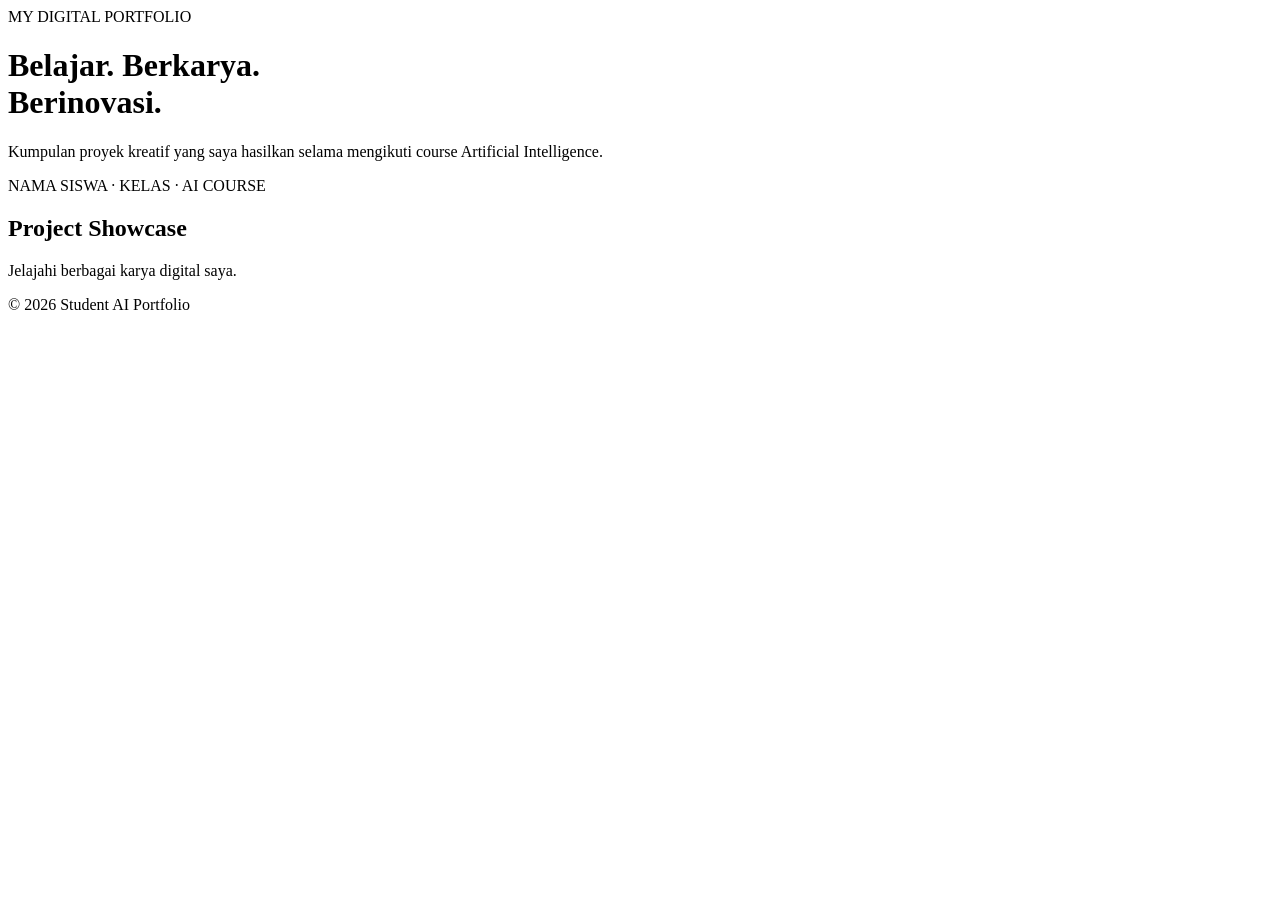
==== index.html @ 2ea42e8b "Add initial HTML structure for AI portfolio" ====
<!DOCTYPE html>
<html lang="id">
<head>
  <meta charset="UTF-8">
  <meta name="viewport" content="width=device-width, initial-scale=1.0">
  <title>Student AI Portfolio</title>
  <link rel="stylesheet" href="style.css">
  <script src="script.js" defer></script>
</head>
<body>

  <header class="hero">
    <span class="eyebrow">MY DIGITAL PORTFOLIO</span>
    <h1>Belajar. Berkarya.<br>Berinovasi.</h1>
    <p>
      Kumpulan proyek kreatif yang saya hasilkan
      selama mengikuti course Artificial Intelligence.
    </p>
    <div class="student-info">
      NAMA SISWA · KELAS · AI COURSE
    </div>
  </header>

  <main>
    <section class="section-heading">
      <h2>Project Showcase</h2>
      <p>Jelajahi berbagai karya digital saya.</p>
    </section>

    <!-- Card dibuat otomatis oleh script.js -->
    <section id="project-list" class="project-list"></section>
  </main>

  <footer>
    © 2026 Student AI Portfolio
  </footer>

</body>
</html>
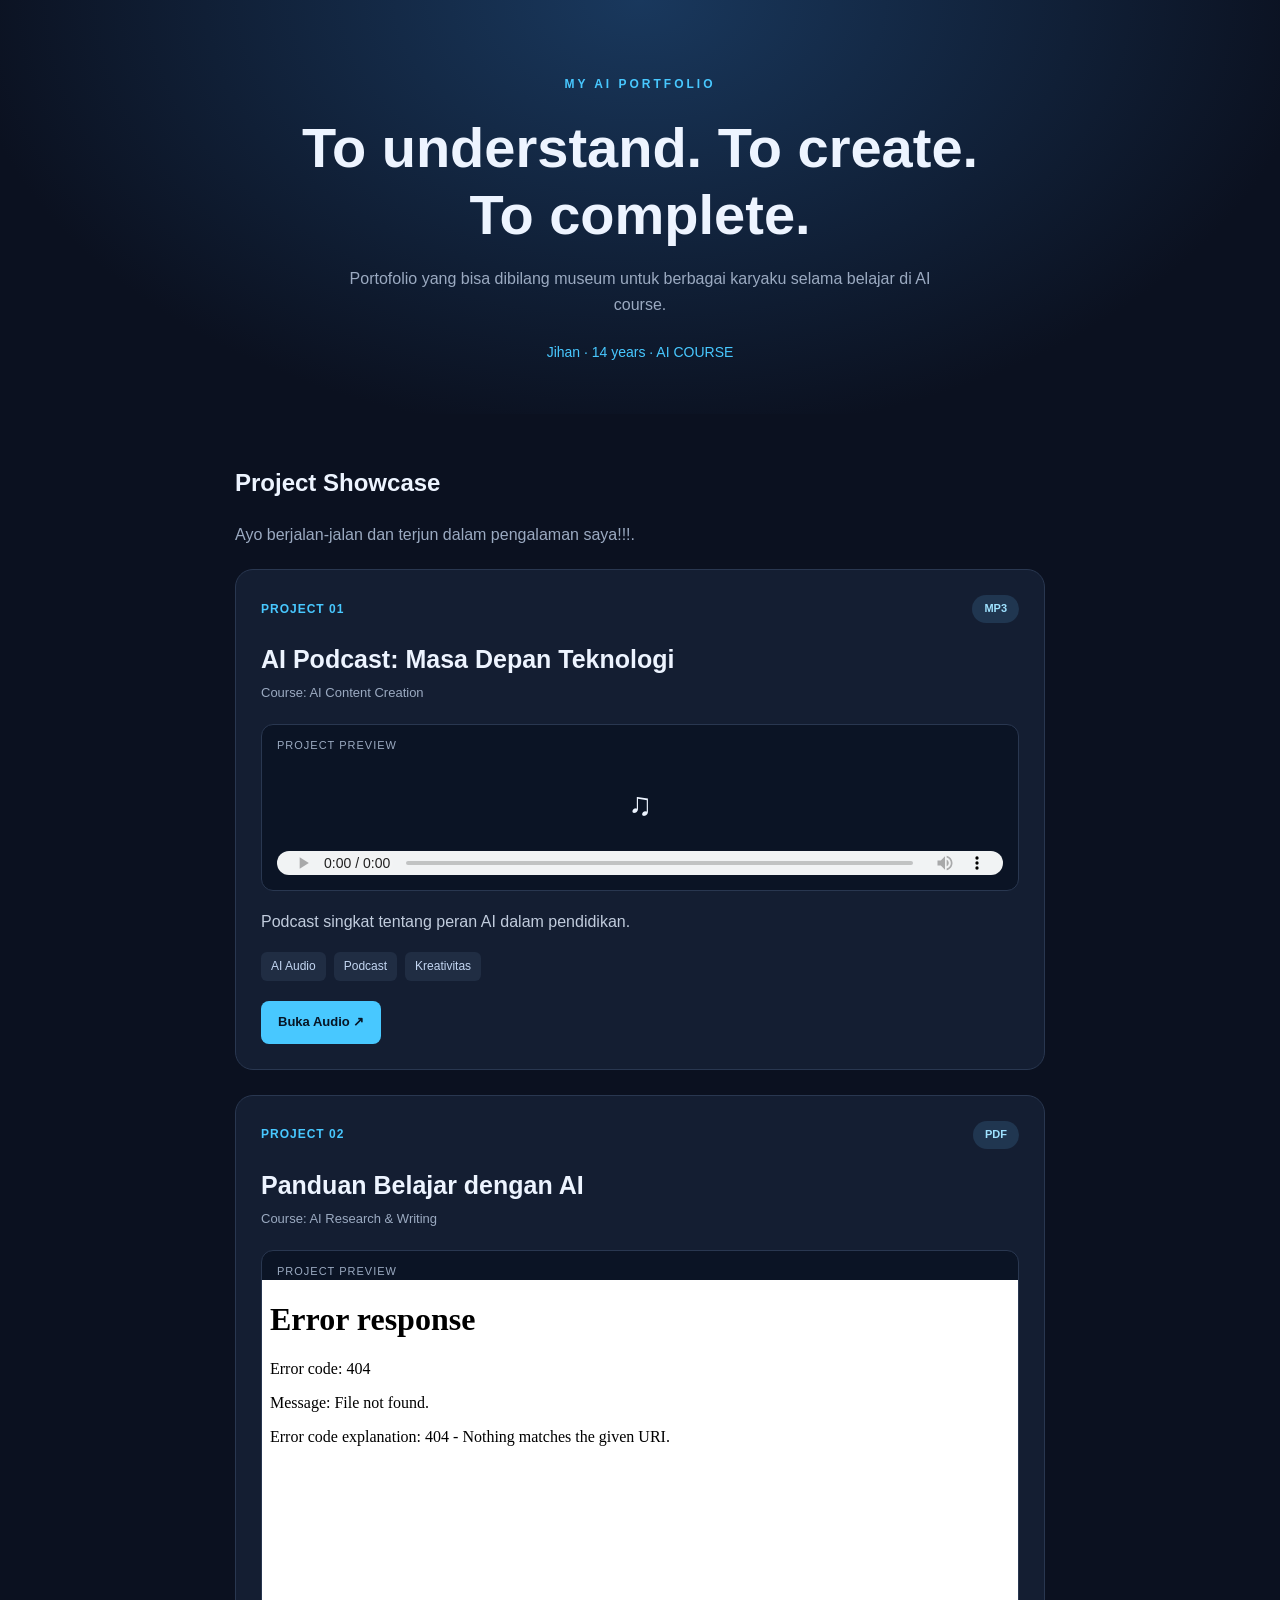
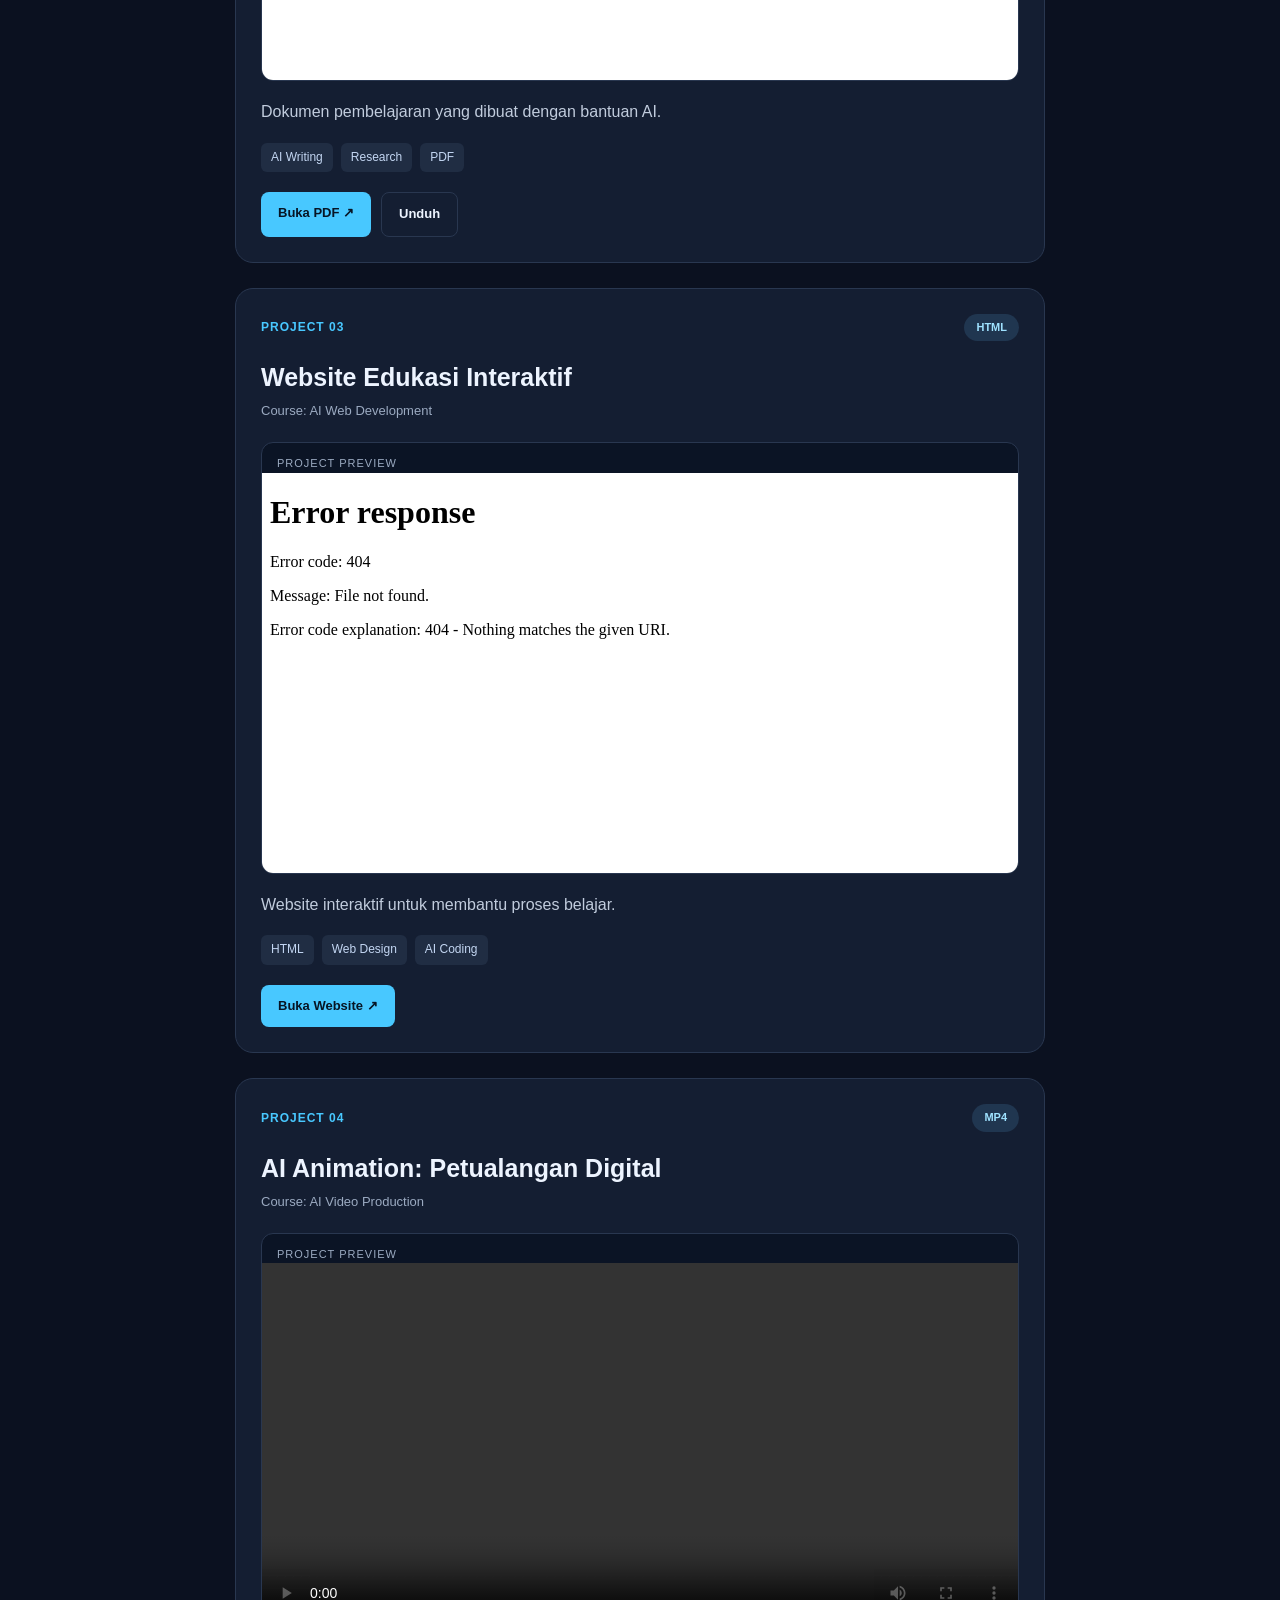
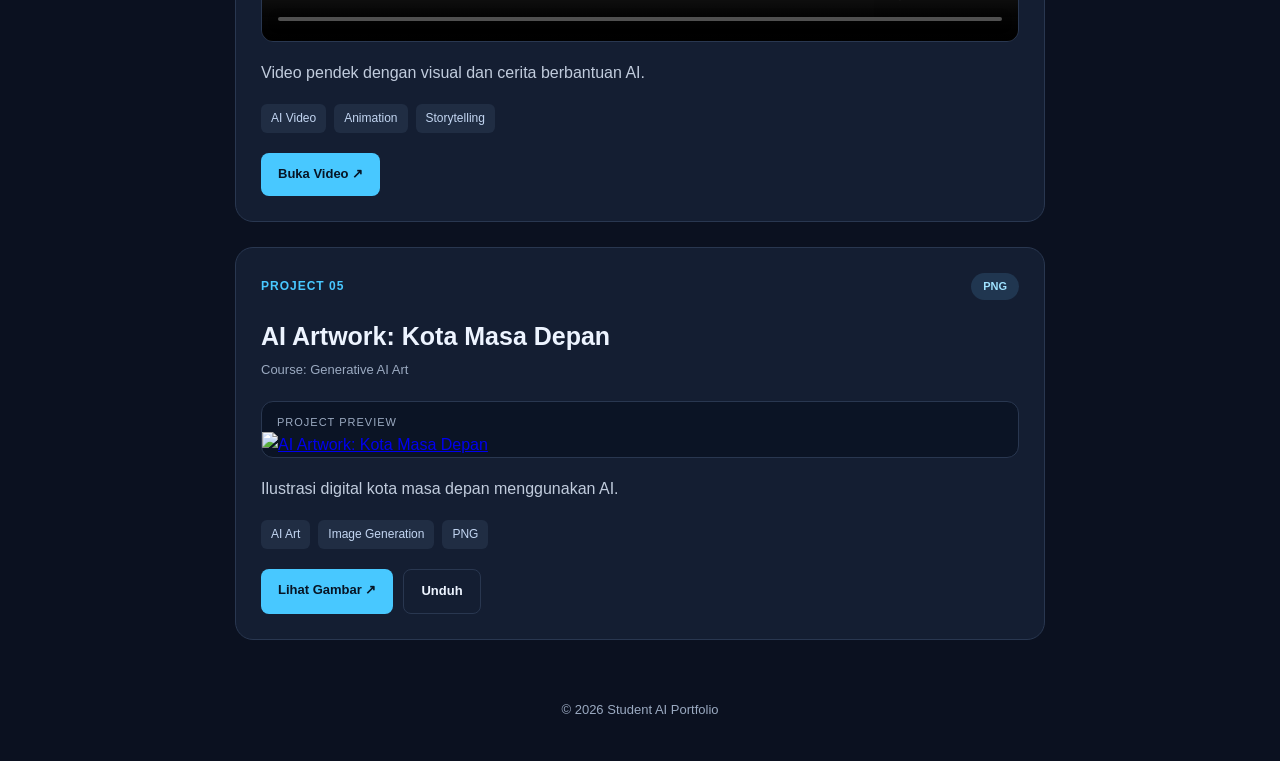
==== commit e20784d8: "Update portfolio header and project showcase text" ====
--- a/index.html
+++ b/index.html
@@ -11,21 +11,21 @@
 <body>
 
   <header class="hero">
-    <span class="eyebrow">MY DIGITAL PORTFOLIO</span>
-    <h1>Belajar. Berkarya.<br>Berinovasi.</h1>
+    <span class="eyebrow">MY AI PORTFOLIO</span>
+    <h1>To understand. To create.<br>To complete.</h1>
     <p>
-      Kumpulan proyek kreatif yang saya hasilkan
-      selama mengikuti course Artificial Intelligence.
+      Portofolio yang bisa dibilang museum untuk berbagai
+      karyaku selama belajar di AI course.
     </p>
     <div class="student-info">
-      NAMA SISWA · KELAS · AI COURSE
+      Jihan · 14 years · AI COURSE
     </div>
   </header>
 
   <main>
     <section class="section-heading">
       <h2>Project Showcase</h2>
-      <p>Jelajahi berbagai karya digital saya.</p>
+      <p>Ayo berjalan-jalan dan terjun dalam pengalaman saya!!!.</p>
     </section>
 
     <!-- Card dibuat otomatis oleh script.js -->
--- a/style.css
+++ b/style.css
@@ -0,0 +1,244 @@
+
+:root {
+  --bg: #0b1120;
+  --card: #141e32;
+  --text: #edf4ff;
+  --muted: #9baac1;
+  --accent: #48c8ff;
+  --border: #293750;
+}
+
+* {
+  box-sizing: border-box;
+}
+
+body {
+  margin: 0;
+  background: var(--bg);
+  color: var(--text);
+  font-family: Arial, sans-serif;
+  line-height: 1.6;
+}
+
+.hero {
+  text-align: center;
+  padding: 70px 20px 50px;
+  background: radial-gradient(ellipse at top, #19385d, var(--bg) 75%);
+}
+
+.eyebrow {
+  color: var(--accent);
+  letter-spacing: 3px;
+  font-size: 12px;
+  font-weight: bold;
+}
+
+.hero h1 {
+  font-size: clamp(32px, 6vw, 56px);
+  line-height: 1.2;
+  margin: 18px 0;
+}
+
+.hero p {
+  max-width: 600px;
+  margin: auto;
+  color: var(--muted);
+}
+
+.student-info {
+  color: var(--accent);
+  margin-top: 24px;
+  font-size: 14px;
+}
+
+main {
+  max-width: 850px;
+  margin: auto;
+  padding: 20px;
+}
+
+.section-heading {
+  margin: 30px 0 22px;
+}
+
+.section-heading p {
+  color: var(--muted);
+}
+
+/* Card selalu vertikal */
+.project-list {
+  display: flex;
+  flex-direction: column;
+  gap: 25px;
+}
+
+.project-card {
+  min-width: 0;
+  padding: 25px;
+  background: var(--card);
+  border: 1px solid var(--border);
+  border-radius: 18px;
+  overflow: hidden;
+  transition: transform .2s, border-color .2s;
+}
+
+.project-card:hover {
+  transform: translateY(-3px);
+  border-color: var(--accent);
+}
+
+.card-top {
+  display: flex;
+  justify-content: space-between;
+  align-items: center;
+  gap: 10px;
+  flex-wrap: wrap;
+}
+
+.project-number {
+  font-size: 12px;
+  color: var(--accent);
+  font-weight: bold;
+  letter-spacing: 1px;
+}
+
+.file-type {
+  background: #203650;
+  color: #9fe2ff;
+  padding: 5px 12px;
+  border-radius: 20px;
+  font-size: 11px;
+  font-weight: bold;
+}
+
+.project-card h3 {
+  font-size: 25px;
+  margin: 16px 0 4px;
+}
+
+.course {
+  font-size: 13px;
+  color: var(--muted);
+}
+
+.description {
+  color: #c1ccdd;
+  margin: 18px 0;
+}
+
+.preview {
+  margin-top: 20px;
+  border: 1px solid var(--border);
+  border-radius: 12px;
+  overflow: hidden;
+  background: #0b1425;
+}
+
+.preview-label {
+  padding: 12px 15px 0;
+  color: var(--muted);
+  font-size: 11px;
+  letter-spacing: 1px;
+}
+
+.preview img,
+.preview video,
+.preview iframe {
+  display: block;
+  width: 100%;
+  border: 0;
+}
+
+.preview img {
+  max-height: 450px;
+  object-fit: contain;
+}
+
+.preview video {
+  max-height: 450px;
+}
+
+.preview iframe {
+  height: 400px;
+  background: white;
+}
+
+.preview audio {
+  display: block;
+  width: 100%;
+  padding: 15px;
+}
+
+.audio-placeholder {
+  padding: 25px 15px 5px;
+  text-align: center;
+  font-size: 32px;
+}
+
+.tags {
+  display: flex;
+  flex-wrap: wrap;
+  gap: 8px;
+  margin: 18px 0;
+}
+
+.tag {
+  background: #202d43;
+  color: #c3d6f2;
+  padding: 5px 10px;
+  border-radius: 6px;
+  font-size: 12px;
+}
+
+.actions {
+  display: flex;
+  gap: 10px;
+  flex-wrap: wrap;
+  margin-top: 20px;
+}
+
+.btn {
+  display: inline-block;
+  padding: 11px 17px;
+  border-radius: 8px;
+  background: var(--accent);
+  color: #071525;
+  text-decoration: none;
+  font-size: 13px;
+  font-weight: bold;
+}
+
+.btn.secondary {
+  background: transparent;
+  border: 1px solid var(--border);
+  color: var(--text);
+}
+
+footer {
+  padding: 40px 20px;
+  text-align: center;
+  color: var(--muted);
+  font-size: 13px;
+}
+
+@media (max-width: 550px) {
+  .hero {
+    padding-top: 45px;
+  }
+
+  main {
+    padding: 14px;
+  }
+
+  .project-card {
+    padding: 18px;
+  }
+
+  .project-card h3 {
+    font-size: 21px;
+  }
+
+  .preview iframe {
+    height: 300px;
+  }
+}
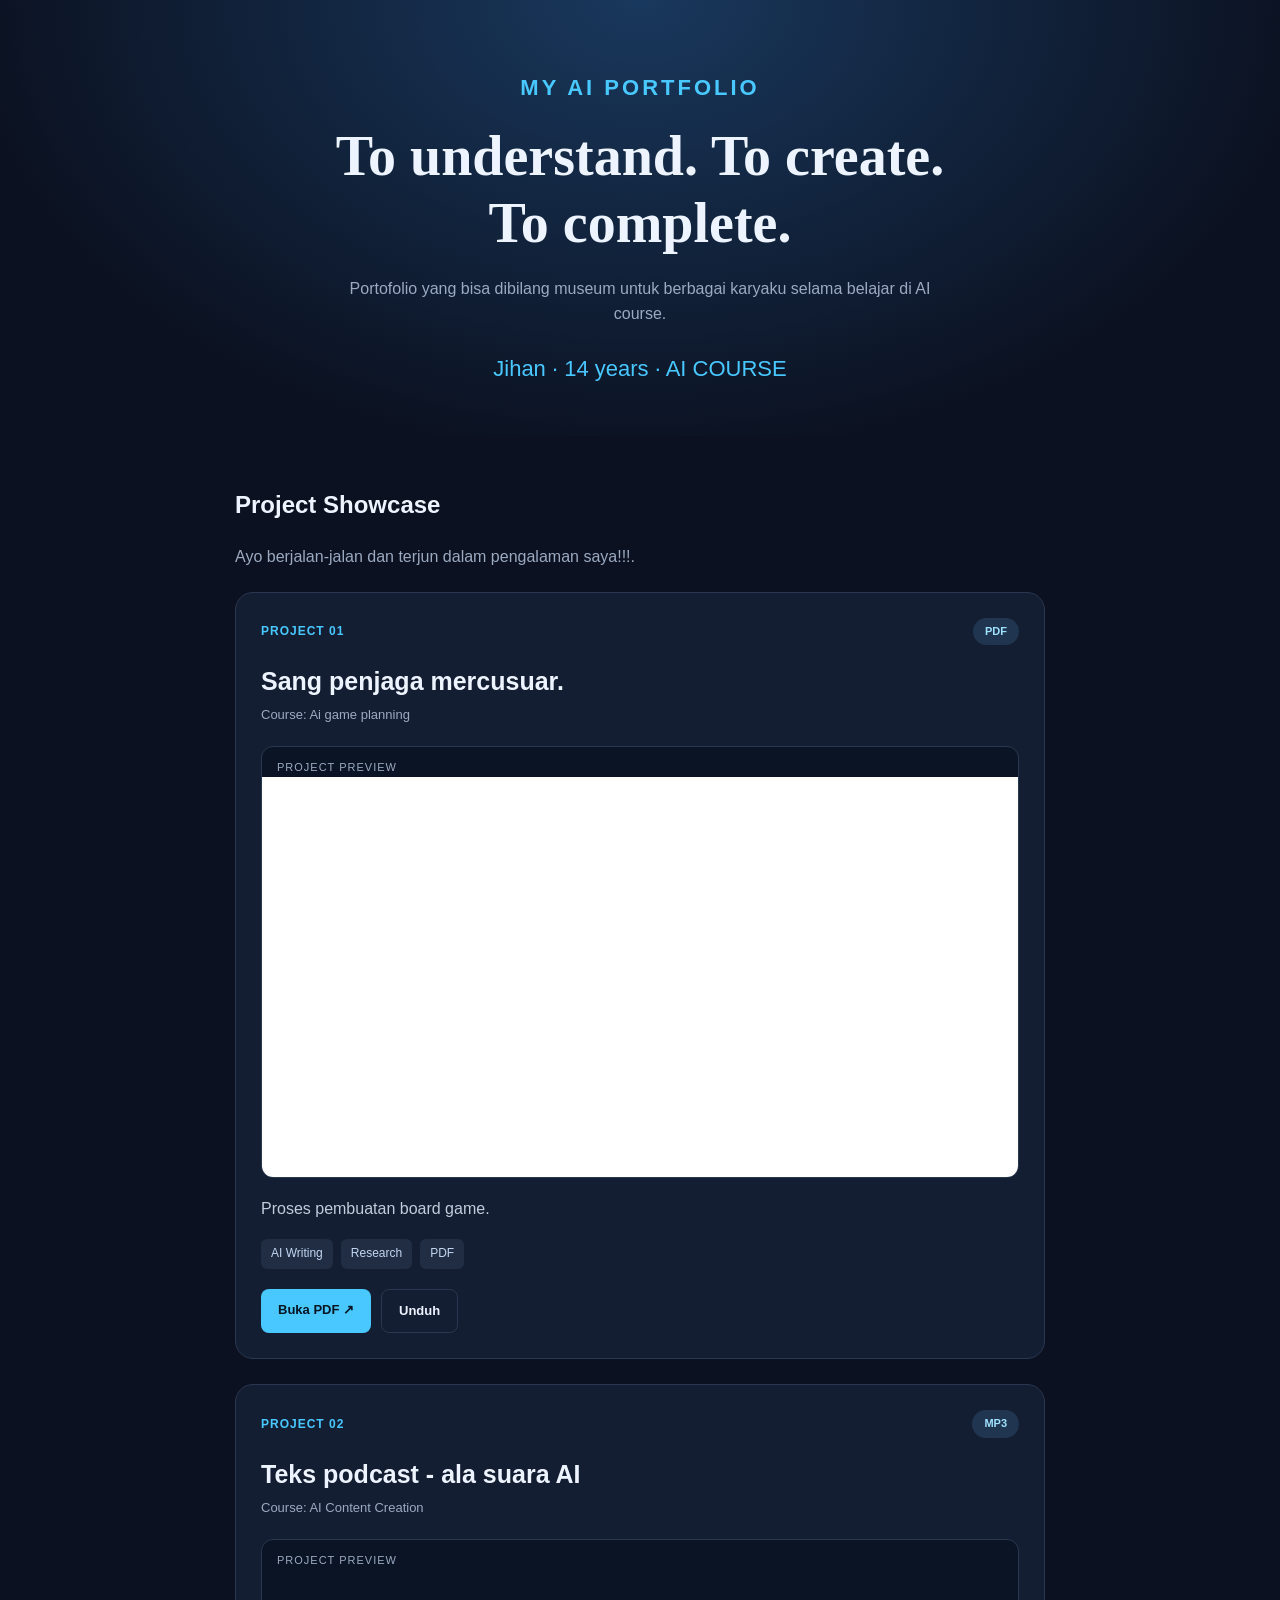
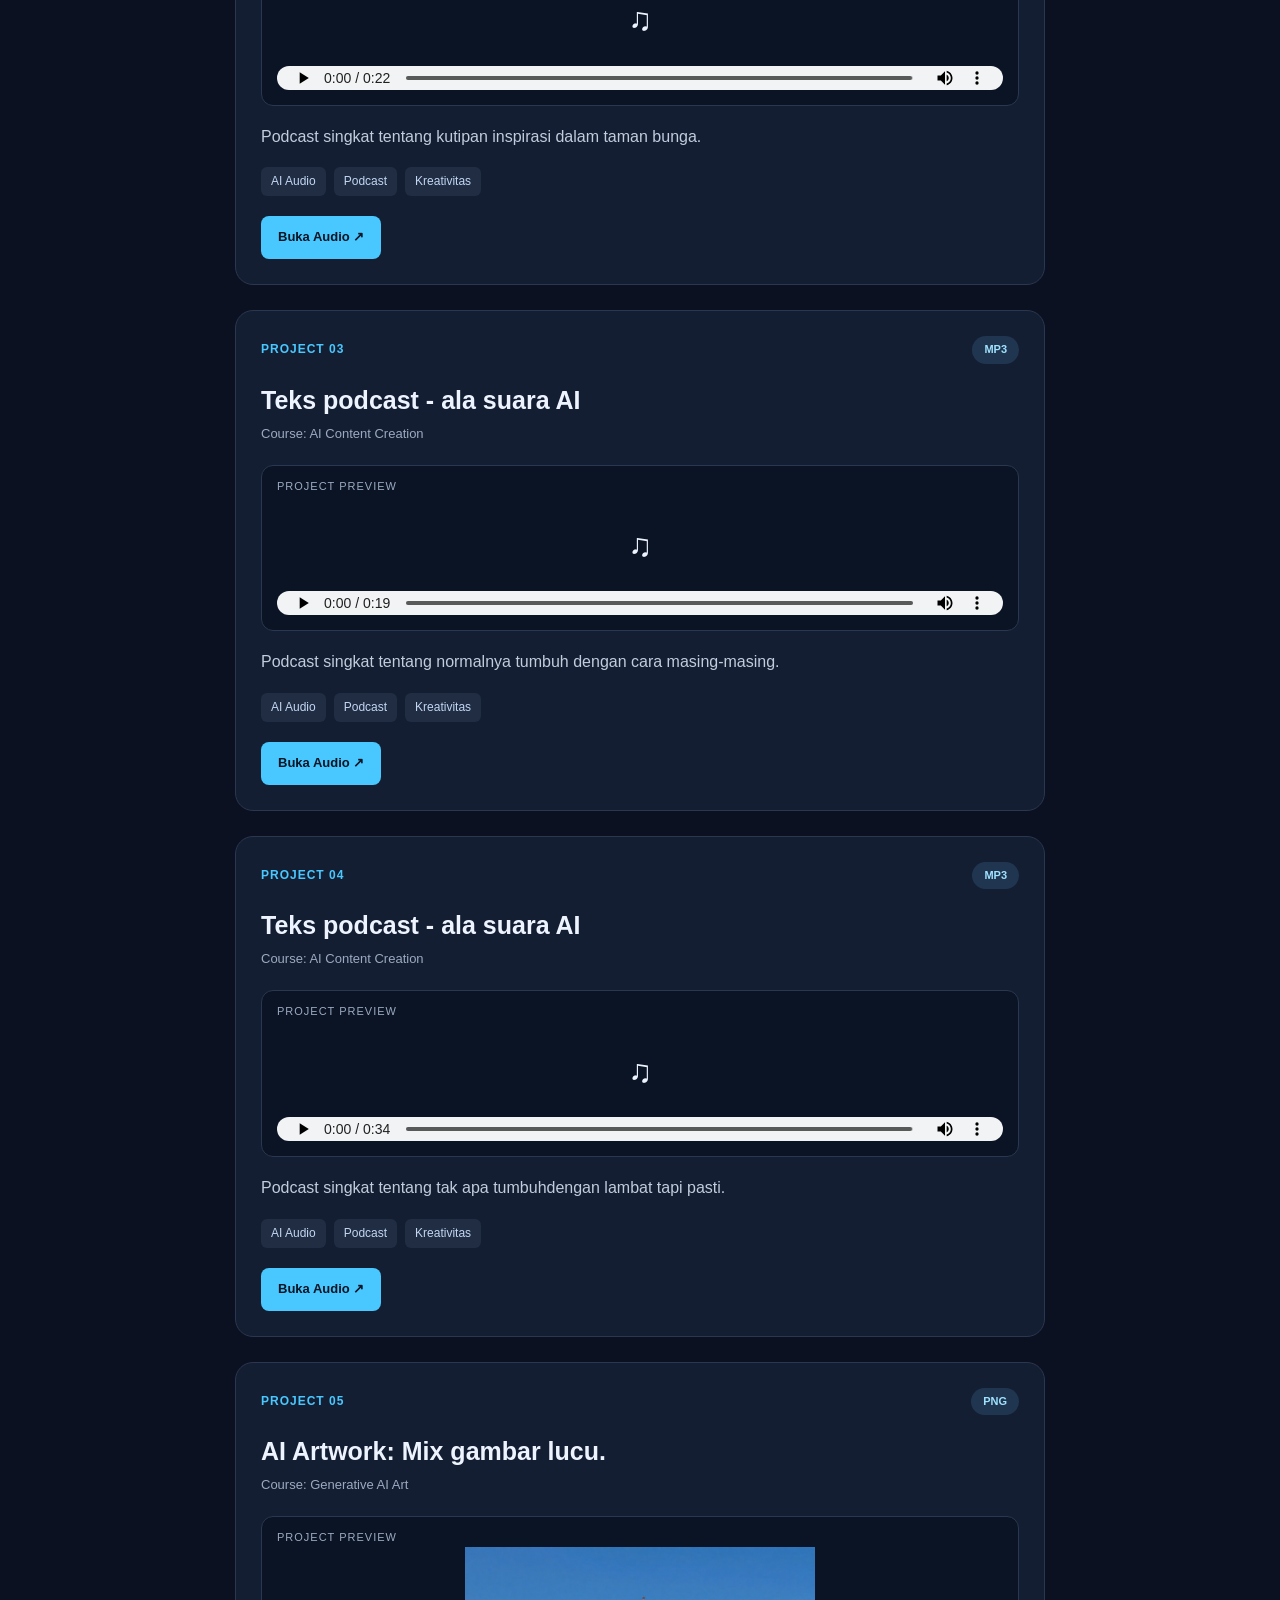
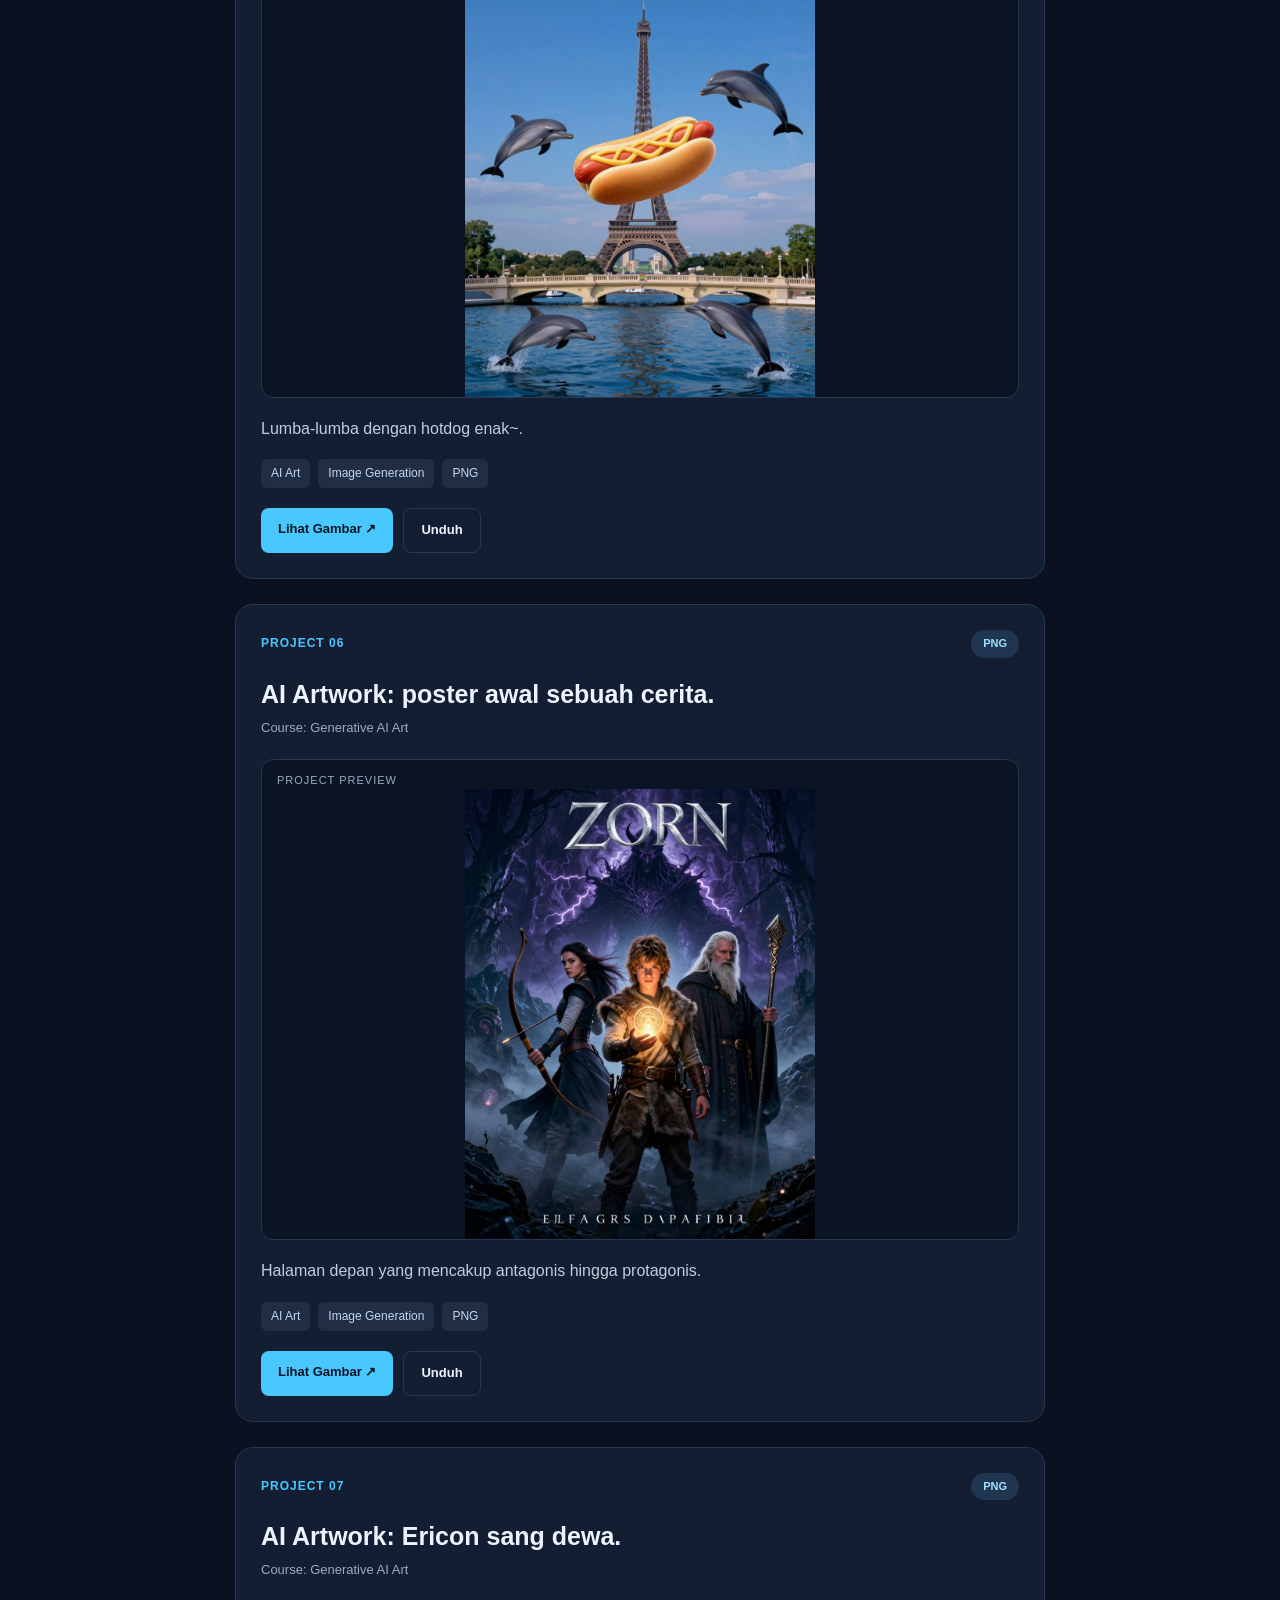
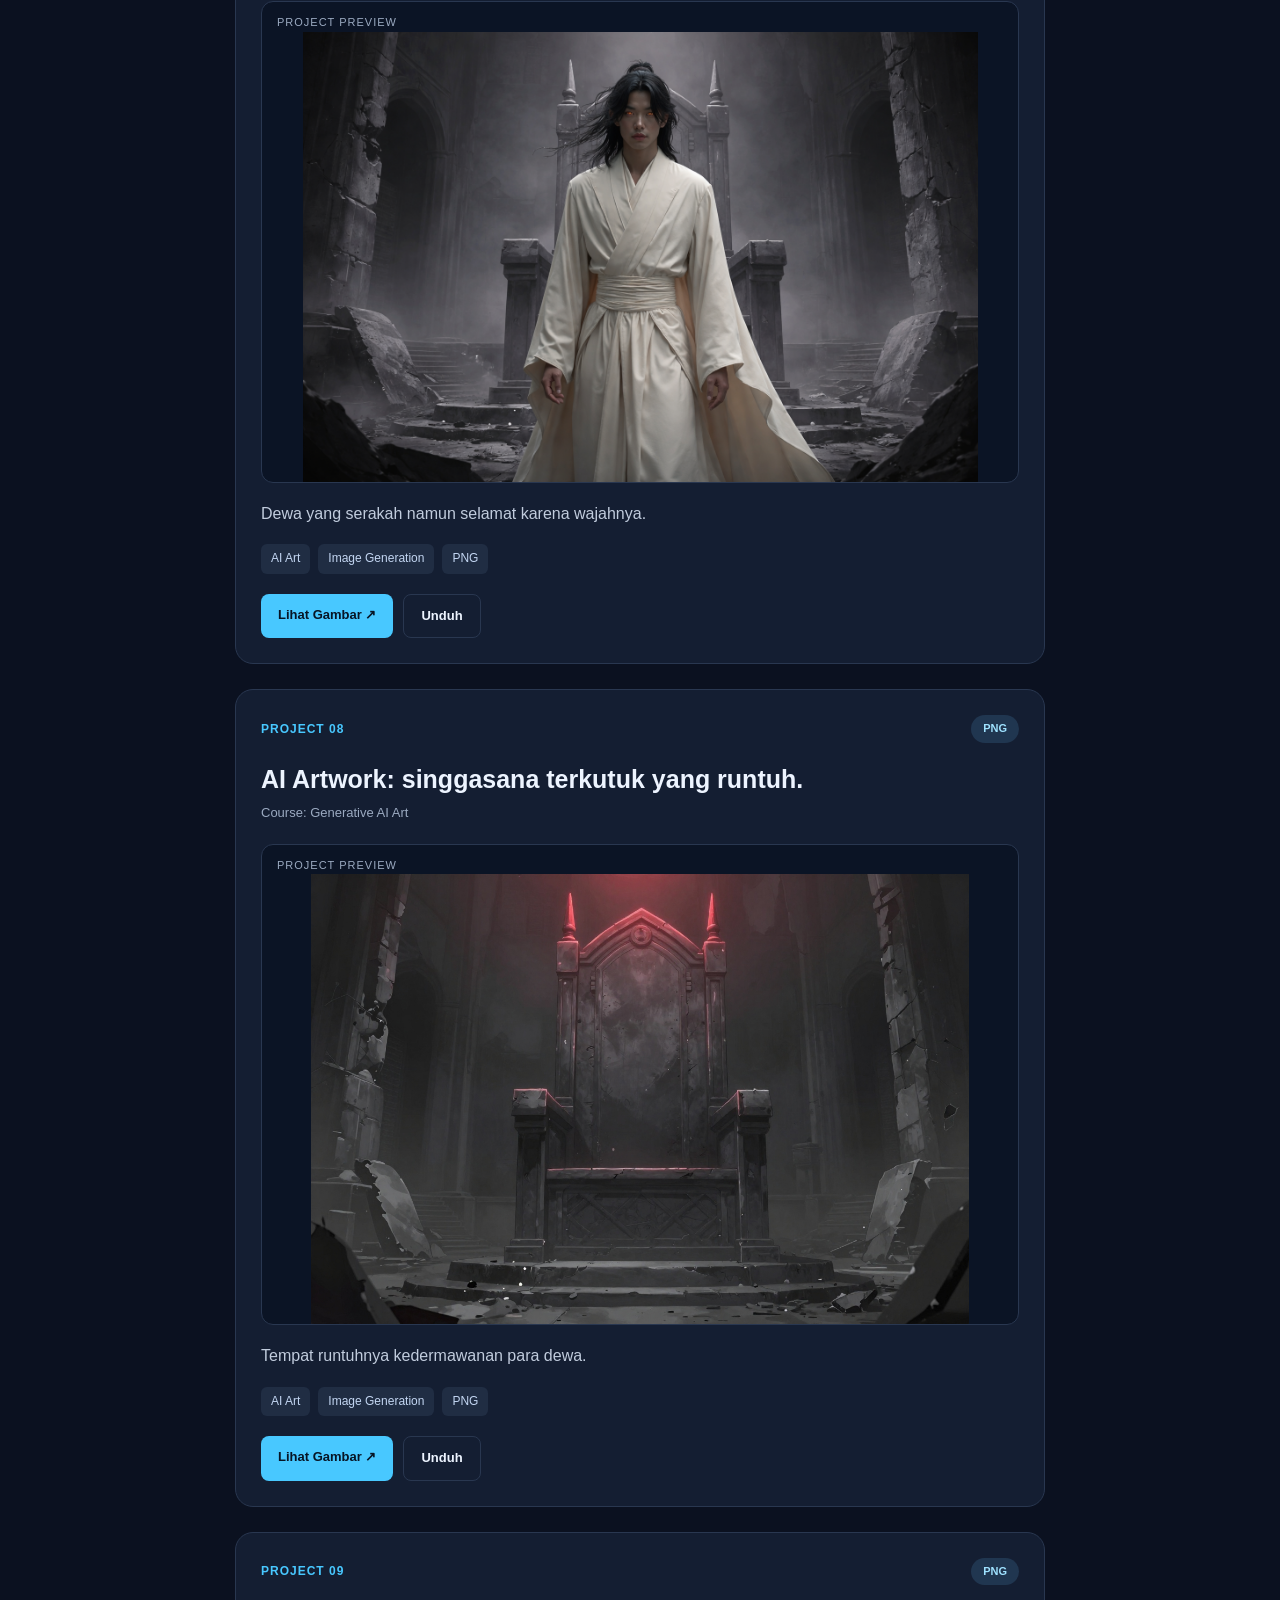
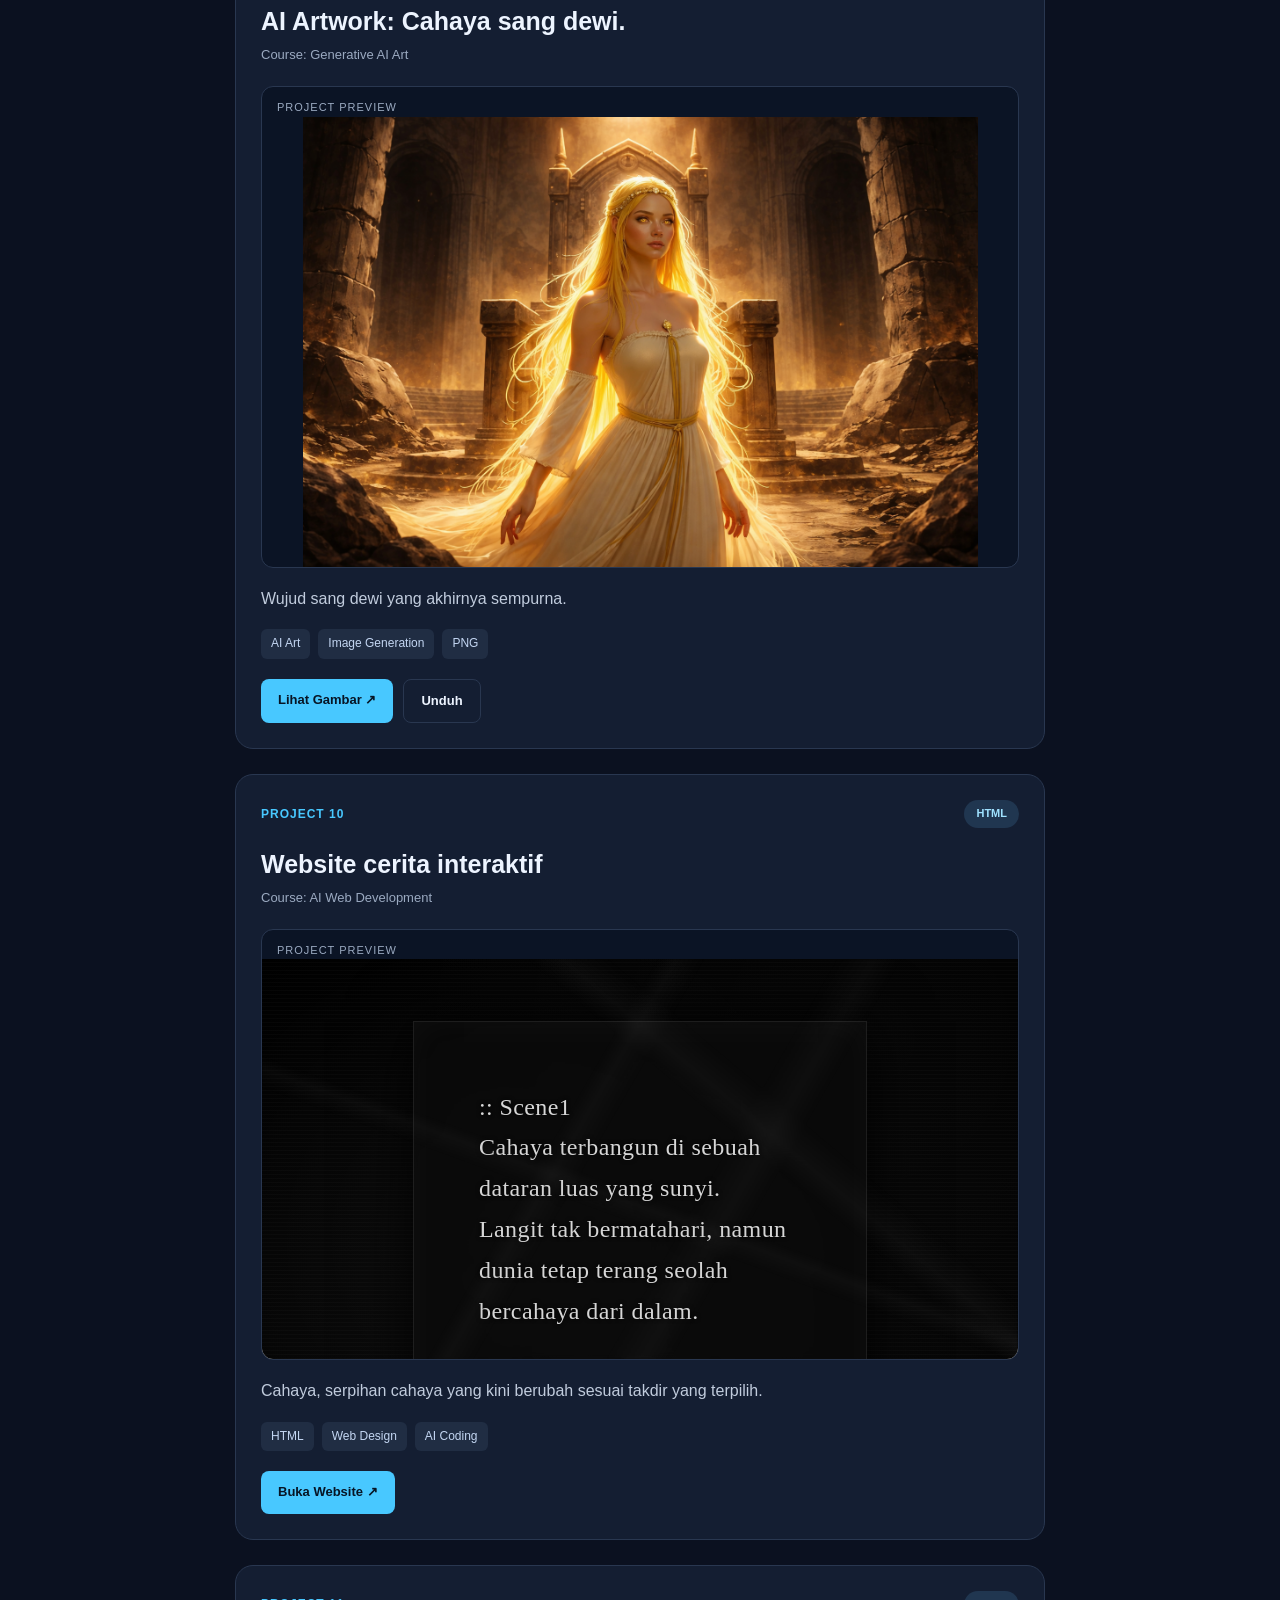
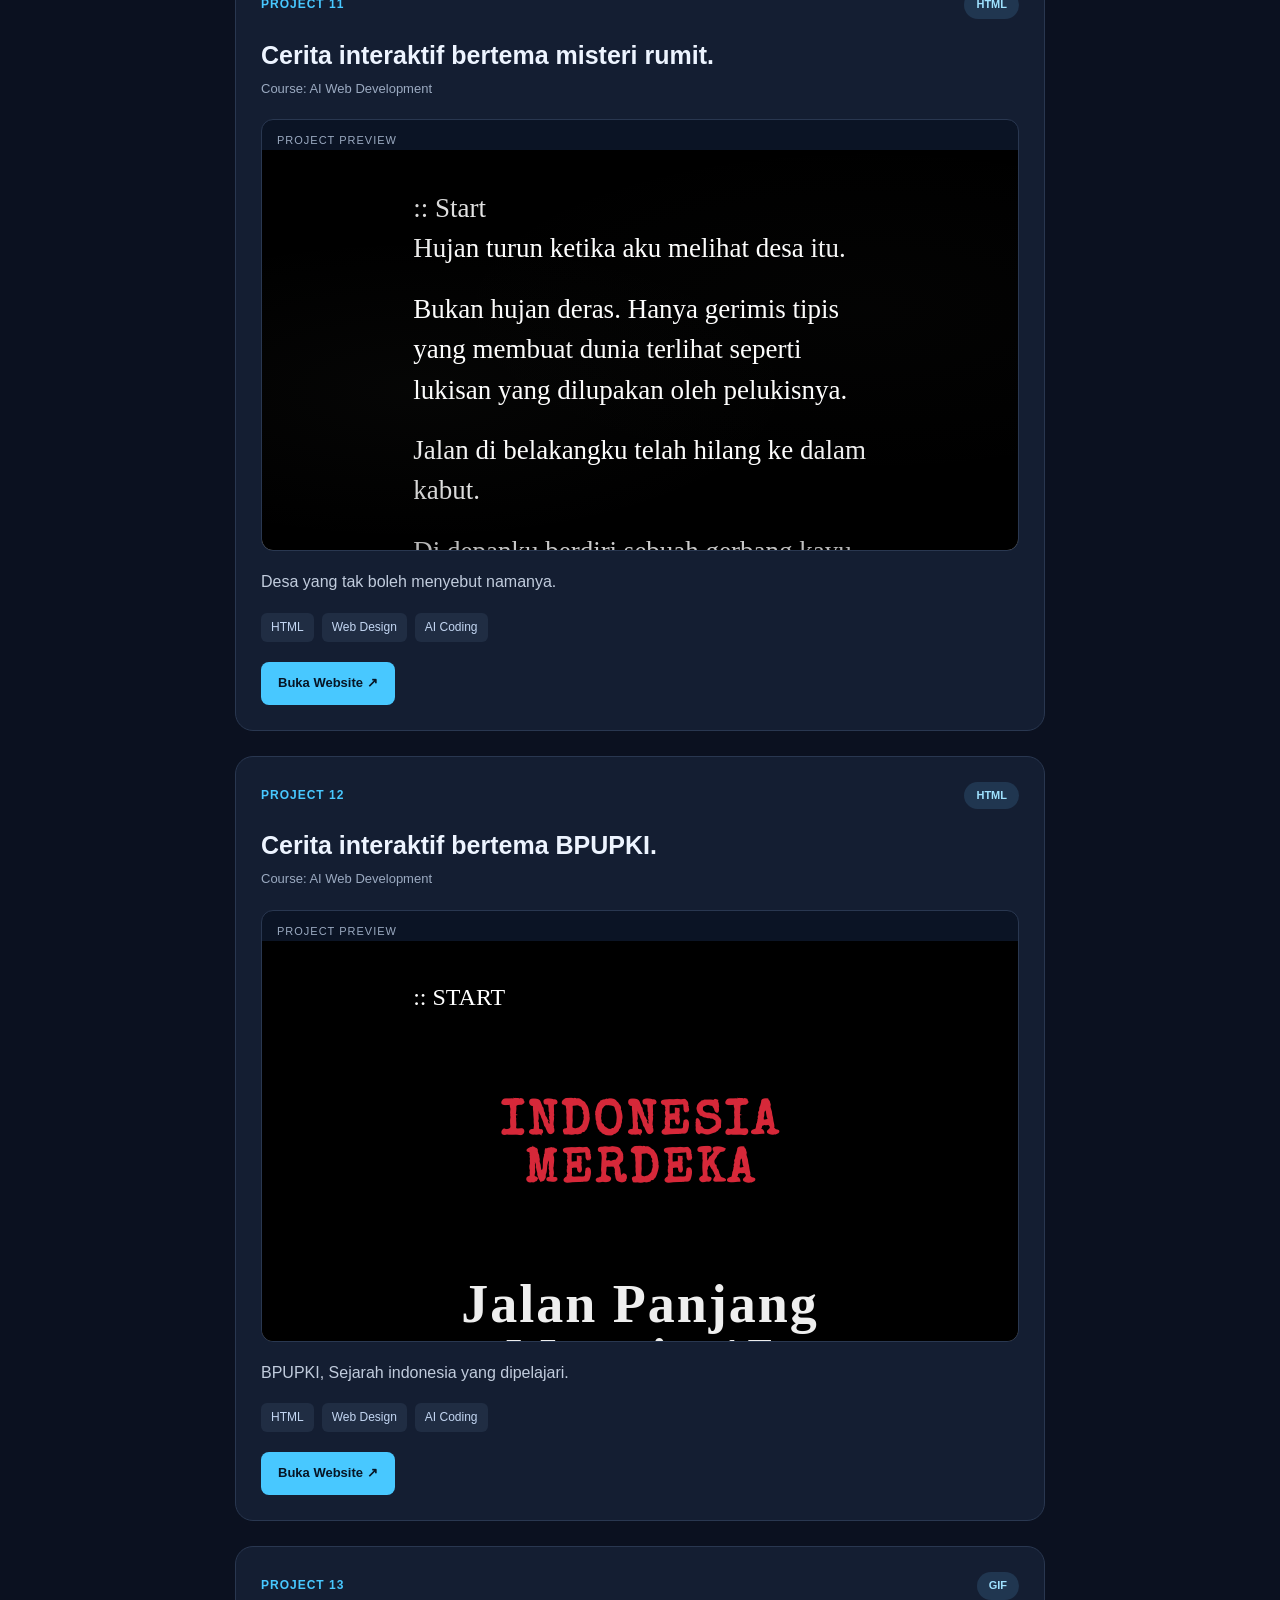
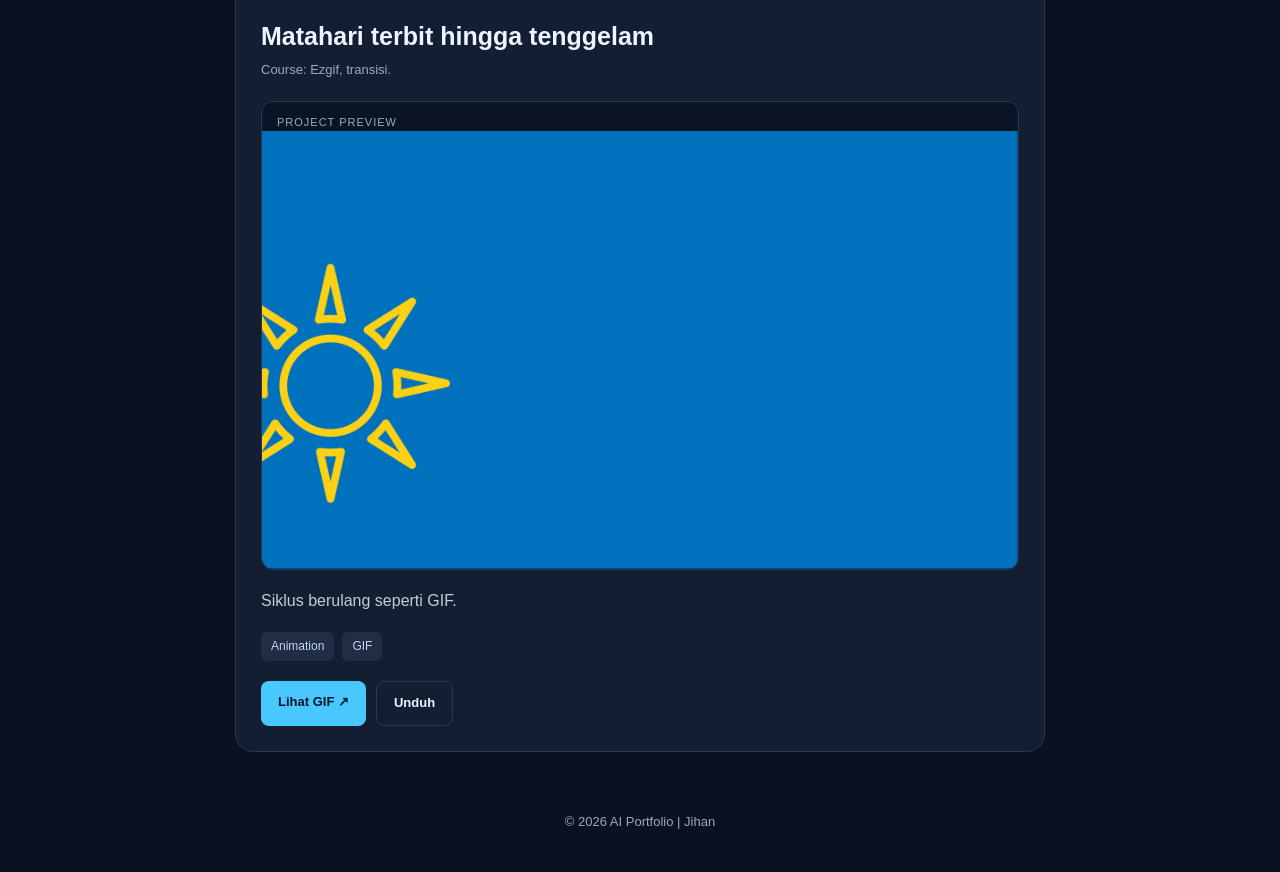
==== commit 1ce22b1a: "Update title and footer text in index.html" ====
--- a/index.html
+++ b/index.html
@@ -4,7 +4,7 @@
 <head>
   <meta charset="UTF-8">
   <meta name="viewport" content="width=device-width, initial-scale=1.0">
-  <title>Student AI Portfolio</title>
+  <title>AI Portfolio | Jihan</title>
   <link rel="stylesheet" href="style.css">
   <script src="script.js" defer></script>
 </head>
@@ -33,7 +33,7 @@
   </main>
 
   <footer>
-    © 2026 Student AI Portfolio
+    © 2026 AI Portfolio | Jihan
   </footer>
 
 </body>
--- a/style.css
+++ b/style.css
@@ -16,7 +16,7 @@
   margin: 0;
   background: var(--bg);
   color: var(--text);
-  font-family: Arial, sans-serif;
+  font-family: arial, sans-serif;
   line-height: 1.6;
 }
 
@@ -29,7 +29,7 @@
 .eyebrow {
   color: var(--accent);
   letter-spacing: 3px;
-  font-size: 12px;
+  font-size: 22px;
   font-weight: bold;
 }
 
@@ -37,6 +37,7 @@
   font-size: clamp(32px, 6vw, 56px);
   line-height: 1.2;
   margin: 18px 0;
+  font-family:papyrus,fantasy;
 }
 
 .hero p {
@@ -48,7 +49,7 @@
 .student-info {
   color: var(--accent);
   margin-top: 24px;
-  font-size: 14px;
+  font-size: 22px;
 }
 
 main {
